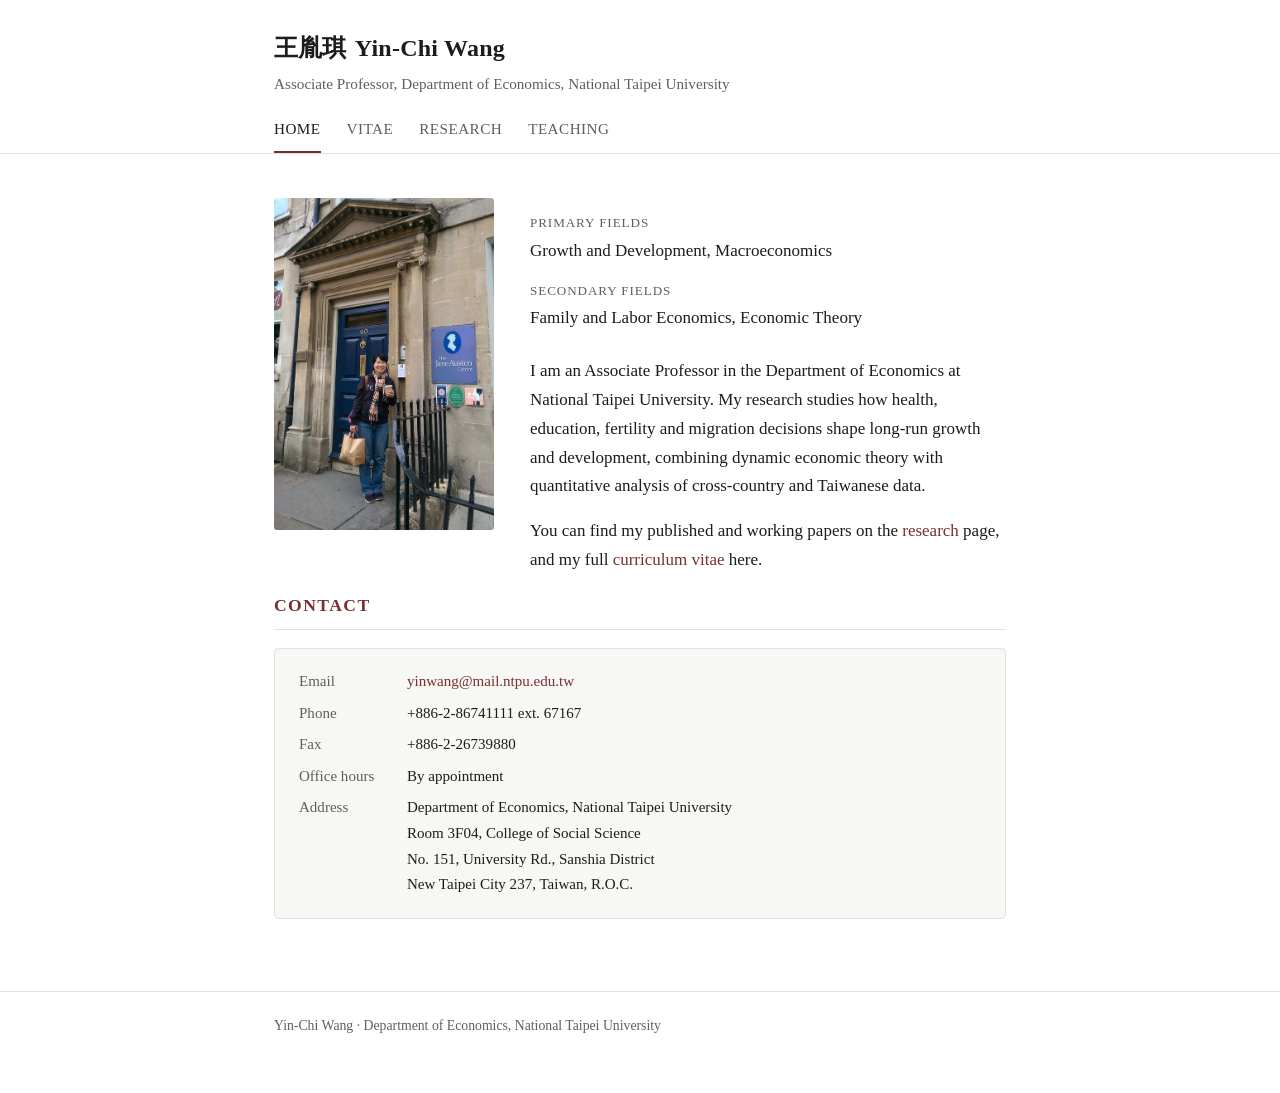
==== index.html @ 78e094cf "Migrate academic website from Weebly to GitHub Pages Static site for Yin-Chi Wang: home, vitae, rese" ====
<!DOCTYPE html>
<html lang="en">
<head>
<meta charset="utf-8">
<meta name="viewport" content="width=device-width, initial-scale=1">
<title>Yin-Chi Wang | Department of Economics, National Taipei University</title>
<meta name="description" content="Yin-Chi Wang, Associate Professor of Economics at National Taipei University. Research in growth and development, macroeconomics, family and labor economics.">
<link rel="stylesheet" href="style.css">
</head>
<body>

<header class="site">
  <div class="wrap">
    <p class="site-name"><a href="index.html"><span class="zh">王胤琪</span>Yin-Chi Wang</a></p>
    <p class="site-role">Associate Professor, Department of Economics, National Taipei University</p>
    <nav class="site">
      <ul>
        <li><a href="index.html" aria-current="page">Home</a></li>
        <li><a href="vitae.html">Vitae</a></li>
        <li><a href="research.html">Research</a></li>
        <li><a href="teaching.html">Teaching</a></li>
      </ul>
    </nav>
  </div>
</header>

<main>
  <div class="wrap">

    <div class="intro">
      <img src="images/photo.jpg" alt="Yin-Chi Wang">
      <div>
        <dl class="fields">
          <dt>Primary fields</dt>
          <dd>Growth and Development, Macroeconomics</dd>
          <dt>Secondary fields</dt>
          <dd>Family and Labor Economics, Economic Theory</dd>
        </dl>
        <p>
          I am an Associate Professor in the Department of Economics at National Taipei
          University. My research studies how health, education, fertility and migration
          decisions shape long-run growth and development, combining dynamic economic
          theory with quantitative analysis of cross-country and Taiwanese data.
        </p>
        <p>
          You can find my published and working papers on the
          <a href="research.html">research</a> page, and my full
          <a href="vitae.html">curriculum vitae</a> here.
        </p>
      </div>
    </div>

    <h2>Contact</h2>
    <div class="contact">
      <dl>
        <dt>Email</dt>
        <dd><a href="mailto:yinwang@mail.ntpu.edu.tw">yinwang@mail.ntpu.edu.tw</a></dd>
        <dt>Phone</dt>
        <dd>+886-2-86741111 ext. 67167</dd>
        <dt>Fax</dt>
        <dd>+886-2-26739880</dd>
        <dt>Office hours</dt>
        <dd>By appointment</dd>
        <dt>Address</dt>
        <dd>
          Department of Economics, National Taipei University<br>
          Room 3F04, College of Social Science<br>
          No. 151, University Rd., Sanshia District<br>
          New Taipei City 237, Taiwan, R.O.C.
        </dd>
      </dl>
    </div>

  </div>
</main>

<footer class="site">
  <div class="wrap">
    <p>Yin-Chi Wang &middot; Department of Economics, National Taipei University</p>
  </div>
</footer>

</body>
</html>
---- style.css ----
:root {
  --bg: #ffffff;
  --bg-soft: #f7f7f5;
  --text: #1c1c1a;
  --text-muted: #5f5f5a;
  --rule: #e2e2dd;
  --accent: #7a2e2e;
  --accent-soft: #a34a4a;
  --max: 780px;
}

@media (prefers-color-scheme: dark) {
  :root {
    --bg: #16161a;
    --bg-soft: #1e1e23;
    --text: #e8e8e4;
    --text-muted: #a3a39c;
    --rule: #32323a;
    --accent: #e0a1a1;
    --accent-soft: #c98585;
  }
}

* { box-sizing: border-box; }

body {
  margin: 0;
  background: var(--bg);
  color: var(--text);
  font-family: "Charter", "Georgia", "Songti TC", "Noto Serif TC", serif;
  font-size: 17px;
  line-height: 1.7;
  -webkit-font-smoothing: antialiased;
}

.wrap {
  max-width: var(--max);
  margin: 0 auto;
  padding: 0 24px;
}

/* ---------- Header / nav ---------- */

header.site {
  border-bottom: 1px solid var(--rule);
  padding: 28px 0 0;
}

.site-name {
  font-size: 1.5rem;
  font-weight: 600;
  letter-spacing: 0.01em;
  margin: 0 0 2px;
}

.site-name a { color: var(--text); text-decoration: none; }
.site-name .zh { margin-right: 8px; }

.site-role {
  color: var(--text-muted);
  font-size: 0.95rem;
  margin: 0 0 18px;
}

nav.site ul {
  list-style: none;
  display: flex;
  flex-wrap: wrap;
  gap: 26px;
  margin: 0;
  padding: 0;
}

nav.site a {
  display: inline-block;
  padding-bottom: 10px;
  color: var(--text-muted);
  text-decoration: none;
  font-size: 0.95rem;
  letter-spacing: 0.03em;
  text-transform: uppercase;
  border-bottom: 2px solid transparent;
}

nav.site a:hover { color: var(--text); }

nav.site a[aria-current="page"] {
  color: var(--text);
  border-bottom-color: var(--accent);
}

/* ---------- Typography ---------- */

main { padding: 44px 0 72px; }

h1 {
  font-size: 1.75rem;
  font-weight: 600;
  margin: 0 0 28px;
  letter-spacing: 0.01em;
}

h2 {
  font-size: 1.1rem;
  font-weight: 600;
  text-transform: uppercase;
  letter-spacing: 0.08em;
  color: var(--accent);
  margin: 44px 0 18px;
  padding-bottom: 8px;
  border-bottom: 1px solid var(--rule);
}

h2:first-of-type { margin-top: 0; }

h3 {
  font-size: 1rem;
  font-weight: 600;
  margin: 26px 0 10px;
}

a { color: var(--accent); text-decoration: none; border-bottom: 1px solid transparent; }
a:hover { border-bottom-color: var(--accent-soft); }

p { margin: 0 0 16px; }

/* ---------- Home ---------- */

.intro {
  display: grid;
  grid-template-columns: 220px 1fr;
  gap: 36px;
  align-items: start;
}

.intro img {
  width: 100%;
  border-radius: 3px;
  display: block;
}

.fields dt {
  font-size: 0.82rem;
  text-transform: uppercase;
  letter-spacing: 0.07em;
  color: var(--text-muted);
  margin-top: 14px;
}

.fields dd { margin: 2px 0 0; }
.fields { margin: 0 0 24px; }

.contact {
  background: var(--bg-soft);
  border: 1px solid var(--rule);
  border-radius: 4px;
  padding: 20px 24px;
  font-size: 0.94rem;
}

.contact dl {
  display: grid;
  grid-template-columns: 92px 1fr;
  gap: 6px 16px;
  margin: 0;
}

.contact dt { color: var(--text-muted); }
.contact dd { margin: 0; }

/* ---------- Publication list ---------- */

ol.pubs, ul.plain {
  list-style: none;
  margin: 0;
  padding: 0;
}

ol.pubs > li {
  padding: 0 0 20px 34px;
  margin-bottom: 20px;
  border-bottom: 1px solid var(--rule);
  position: relative;
}

ol.pubs > li:last-child { border-bottom: none; margin-bottom: 0; }

ol.pubs {
  counter-reset: pub;
}

ol.pubs > li::before {
  counter-increment: pub;
  content: counter(pub) ".";
  position: absolute;
  left: 0;
  top: 0;
  color: var(--text-muted);
  font-variant-numeric: tabular-nums;
}

.pub-title { font-weight: 600; display: block; }
.pub-authors { color: var(--text-muted); font-size: 0.94rem; }
.pub-venue { font-style: italic; }

.links {
  margin-top: 6px;
  font-size: 0.87rem;
  display: flex;
  flex-wrap: wrap;
  gap: 14px;
}

.links a {
  text-transform: uppercase;
  letter-spacing: 0.05em;
  font-style: normal;
}

.note {
  color: var(--text-muted);
  font-size: 0.89rem;
  margin-top: 6px;
}

ul.plain > li {
  padding-left: 20px;
  position: relative;
  margin-bottom: 12px;
}

ul.plain > li::before {
  content: "—";
  position: absolute;
  left: 0;
  color: var(--text-muted);
}

/* ---------- Teaching ---------- */

.course-group { margin-bottom: 34px; }

.course-group .where {
  color: var(--text-muted);
  font-size: 0.9rem;
  margin: -4px 0 12px;
}

ul.courses {
  list-style: none;
  margin: 0;
  padding: 0;
  columns: 2;
  column-gap: 36px;
}

ul.courses li {
  break-inside: avoid;
  padding: 5px 0;
  border-bottom: 1px solid var(--rule);
}

.code {
  color: var(--text-muted);
  font-size: 0.85rem;
  font-family: ui-monospace, "SFMono-Regular", Menlo, Consolas, monospace;
  margin-right: 8px;
}

/* ---------- CV button ---------- */

.cv-card {
  background: var(--bg-soft);
  border: 1px solid var(--rule);
  border-radius: 4px;
  padding: 26px 28px;
  text-align: center;
}

.btn {
  display: inline-block;
  background: var(--accent);
  color: #fff;
  padding: 11px 26px;
  border-radius: 3px;
  font-size: 0.95rem;
  letter-spacing: 0.03em;
  border: none;
  margin-top: 6px;
}

.btn:hover { background: var(--accent-soft); border-bottom-color: transparent; }

@media (prefers-color-scheme: dark) {
  .btn { color: #16161a; }
}

/* ---------- Footer ---------- */

footer.site {
  border-top: 1px solid var(--rule);
  padding: 22px 0 40px;
  color: var(--text-muted);
  font-size: 0.86rem;
}

/* ---------- Responsive ---------- */

@media (max-width: 620px) {
  body { font-size: 16px; }
  .intro { grid-template-columns: 1fr; gap: 22px; }
  .intro img { max-width: 200px; }
  .contact dl { grid-template-columns: 1fr; gap: 0 0; }
  .contact dt { margin-top: 10px; font-size: 0.8rem; text-transform: uppercase; letter-spacing: 0.06em; }
  ul.courses { columns: 1; }
  nav.site ul { gap: 18px; }
}
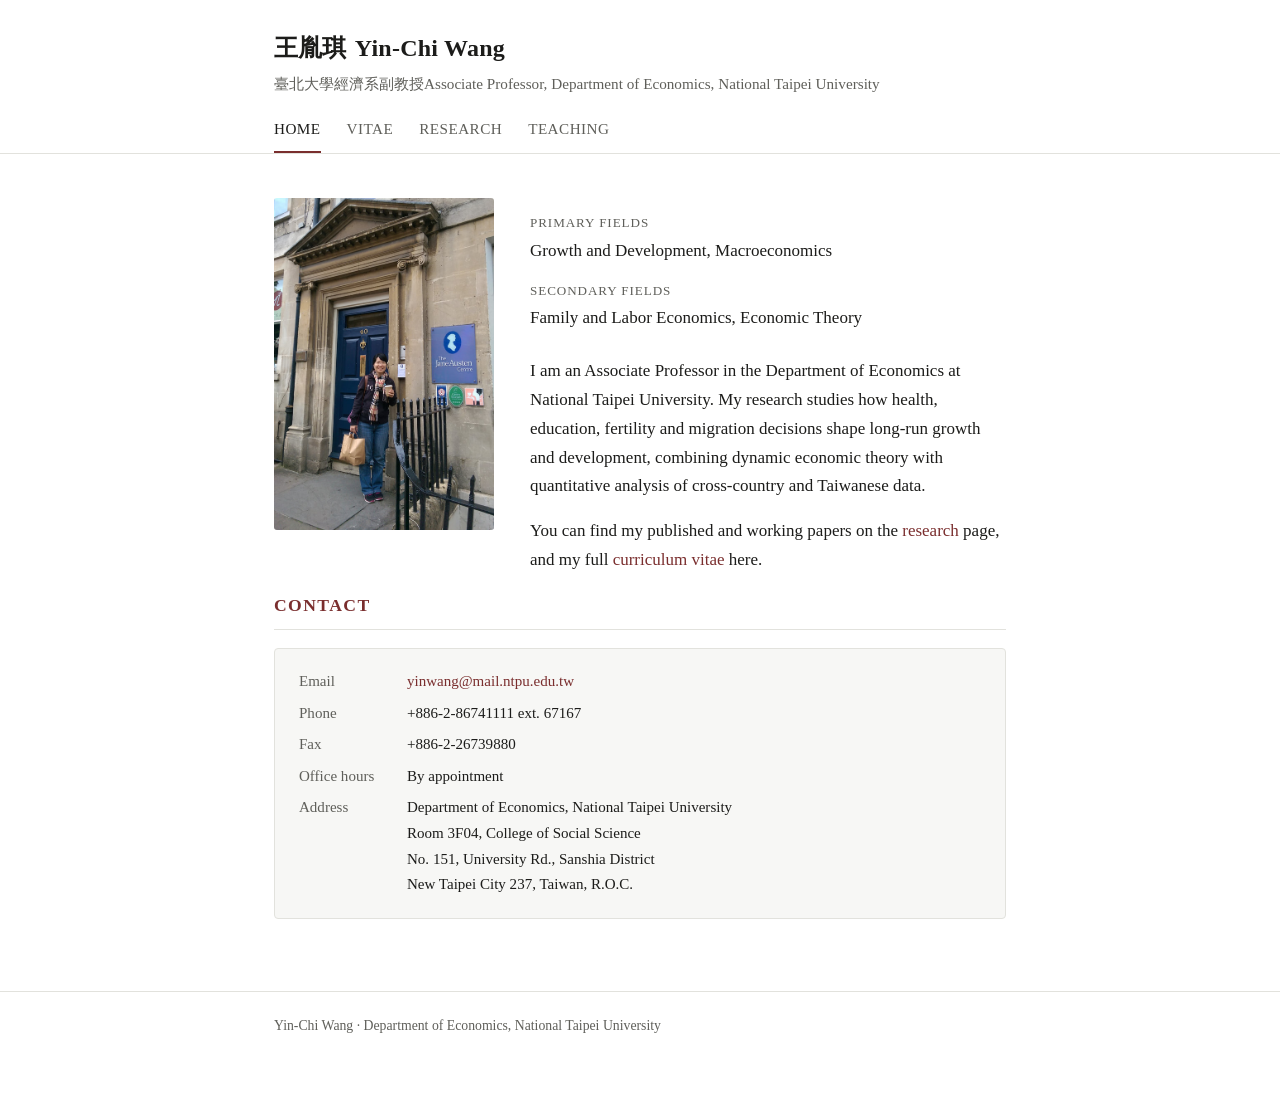
==== commit 5bd8dd7f: "Add Chinese role line under name in header on all pages" ====
--- a/index.html
+++ b/index.html
@@ -12,7 +12,7 @@
 <header class="site">
   <div class="wrap">
     <p class="site-name"><a href="index.html"><span class="zh">王胤琪</span>Yin-Chi Wang</a></p>
-    <p class="site-role">Associate Professor, Department of Economics, National Taipei University</p>
+    <p class="site-role"><span class="zh">臺北大學經濟系副教授</span>Associate Professor, Department of Economics, National Taipei University</p>
     <nav class="site">
       <ul>
         <li><a href="index.html" aria-current="page">Home</a></li>
--- a/style.css
+++ b/style.css
@@ -7,18 +7,6 @@
   --accent: #7a2e2e;
   --accent-soft: #a34a4a;
   --max: 780px;
-}
-
-@media (prefers-color-scheme: dark) {
-  :root {
-    --bg: #16161a;
-    --bg-soft: #1e1e23;
-    --text: #e8e8e4;
-    --text-muted: #a3a39c;
-    --rule: #32323a;
-    --accent: #e0a1a1;
-    --accent-soft: #c98585;
-  }
 }
 
 * { box-sizing: border-box; }
@@ -291,10 +279,6 @@
 
 .btn:hover { background: var(--accent-soft); border-bottom-color: transparent; }
 
-@media (prefers-color-scheme: dark) {
-  .btn { color: #16161a; }
-}
-
 /* ---------- Footer ---------- */
 
 footer.site {
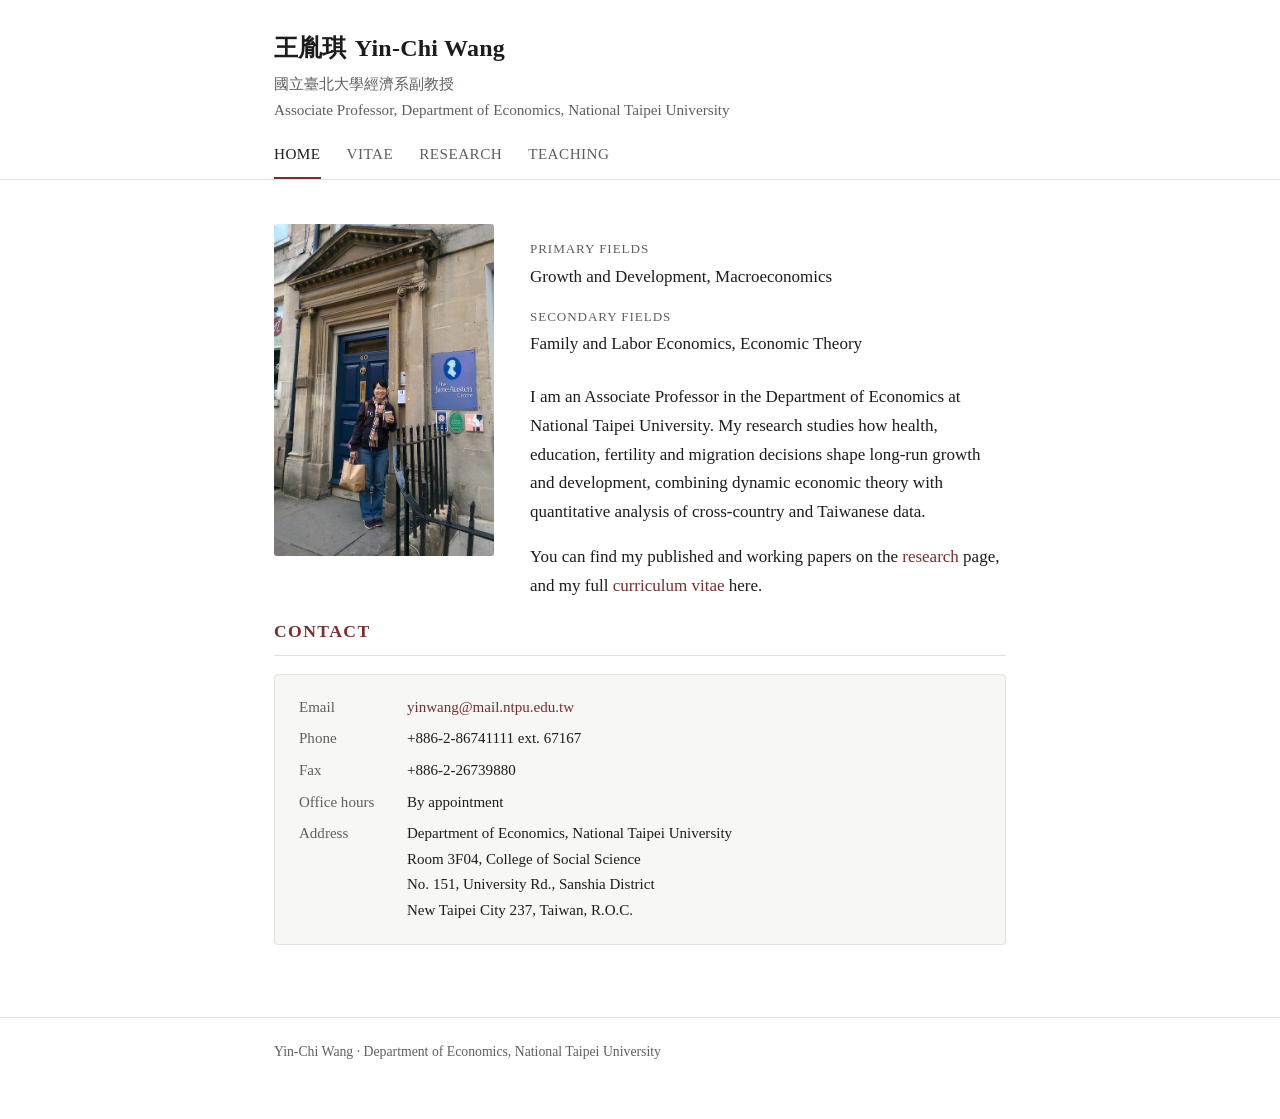
==== commit f7889309: "Update index.html" ====
--- a/index.html
+++ b/index.html
@@ -12,7 +12,7 @@
 <header class="site">
   <div class="wrap">
     <p class="site-name"><a href="index.html"><span class="zh">王胤琪</span>Yin-Chi Wang</a></p>
-    <p class="site-role"><span class="zh">臺北大學經濟系副教授</span>Associate Professor, Department of Economics, National Taipei University</p>
+    <p class="site-role"><span class="zh">國立臺北大學經濟系副教授</span>Associate Professor, Department of Economics, National Taipei University</p>
     <nav class="site">
       <ul>
         <li><a href="index.html" aria-current="page">Home</a></li>
--- a/style.css
+++ b/style.css
@@ -49,6 +49,8 @@
   font-size: 0.95rem;
   margin: 0 0 18px;
 }
+
+.site-role .zh { display: block; }
 
 nav.site ul {
   list-style: none;
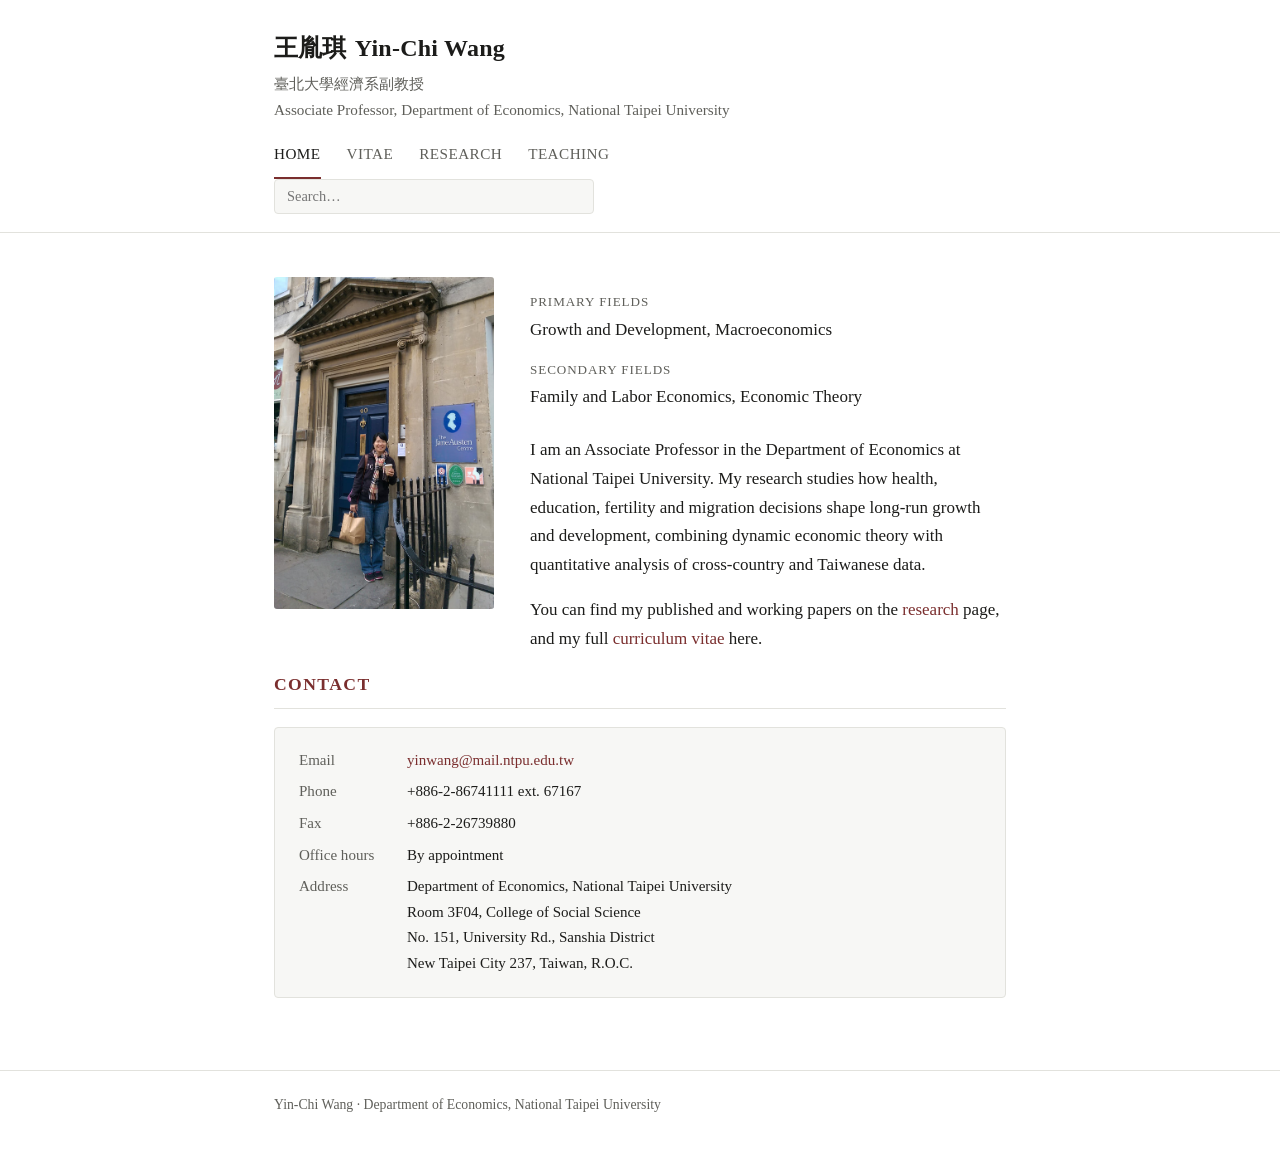
==== commit 4bdfb360: "Add site-wide search Adds a search box in the header on all four pages. search.js fetches and indexe" ====
--- a/index.html
+++ b/index.html
@@ -12,7 +12,7 @@
 <header class="site">
   <div class="wrap">
     <p class="site-name"><a href="index.html"><span class="zh">王胤琪</span>Yin-Chi Wang</a></p>
-    <p class="site-role"><span class="zh">國立臺北大學經濟系副教授</span>Associate Professor, Department of Economics, National Taipei University</p>
+    <p class="site-role"><span class="zh">臺北大學經濟系副教授</span>Associate Professor, Department of Economics, National Taipei University</p>
     <nav class="site">
       <ul>
         <li><a href="index.html" aria-current="page">Home</a></li>
@@ -21,6 +21,11 @@
         <li><a href="teaching.html">Teaching</a></li>
       </ul>
     </nav>
+
+    <div class="search-wrap">
+      <input type="search" id="site-search" placeholder="Search…" aria-label="Search this site" autocomplete="off">
+      <div id="search-results" class="search-results" hidden></div>
+    </div>
   </div>
 </header>
 
@@ -50,7 +55,7 @@
       </div>
     </div>
 
-    <h2>Contact</h2>
+    <h2 id="contact">Contact</h2>
     <div class="contact">
       <dl>
         <dt>Email</dt>
@@ -80,5 +85,6 @@
   </div>
 </footer>
 
+<script src="search.js" defer></script>
 </body>
 </html>
--- a/style.css
+++ b/style.css
@@ -77,6 +77,78 @@
 nav.site a[aria-current="page"] {
   color: var(--text);
   border-bottom-color: var(--accent);
+}
+
+/* ---------- Search ---------- */
+
+.search-wrap {
+  position: relative;
+  max-width: 320px;
+  margin: 0 0 18px;
+}
+
+#site-search {
+  width: 100%;
+  font-family: inherit;
+  font-size: 0.9rem;
+  color: var(--text);
+  background: var(--bg-soft);
+  border: 1px solid var(--rule);
+  border-radius: 4px;
+  padding: 8px 12px;
+}
+
+#site-search:focus {
+  outline: none;
+  border-color: var(--accent-soft);
+}
+
+.search-results {
+  position: absolute;
+  z-index: 10;
+  top: calc(100% + 6px);
+  left: 0;
+  right: 0;
+  max-height: 60vh;
+  overflow-y: auto;
+  background: var(--bg);
+  border: 1px solid var(--rule);
+  border-radius: 4px;
+  box-shadow: 0 8px 24px rgba(0, 0, 0, 0.1);
+}
+
+.search-result {
+  display: block;
+  padding: 10px 12px;
+  border-bottom: 1px solid var(--rule);
+  text-decoration: none;
+}
+
+.search-result:last-child { border-bottom: none; }
+
+.search-result:hover { background: var(--bg-soft); }
+
+.search-result-heading {
+  display: block;
+  font-size: 0.78rem;
+  text-transform: uppercase;
+  letter-spacing: 0.05em;
+  color: var(--accent);
+  margin-bottom: 3px;
+}
+
+.search-result-snippet {
+  display: block;
+  font-size: 0.88rem;
+  color: var(--text);
+  line-height: 1.5;
+}
+
+.search-empty {
+  margin: 0;
+  padding: 10px 12px;
+  font-size: 0.88rem;
+  color: var(--text-muted);
 }
 
 /* ---------- Typography ---------- */
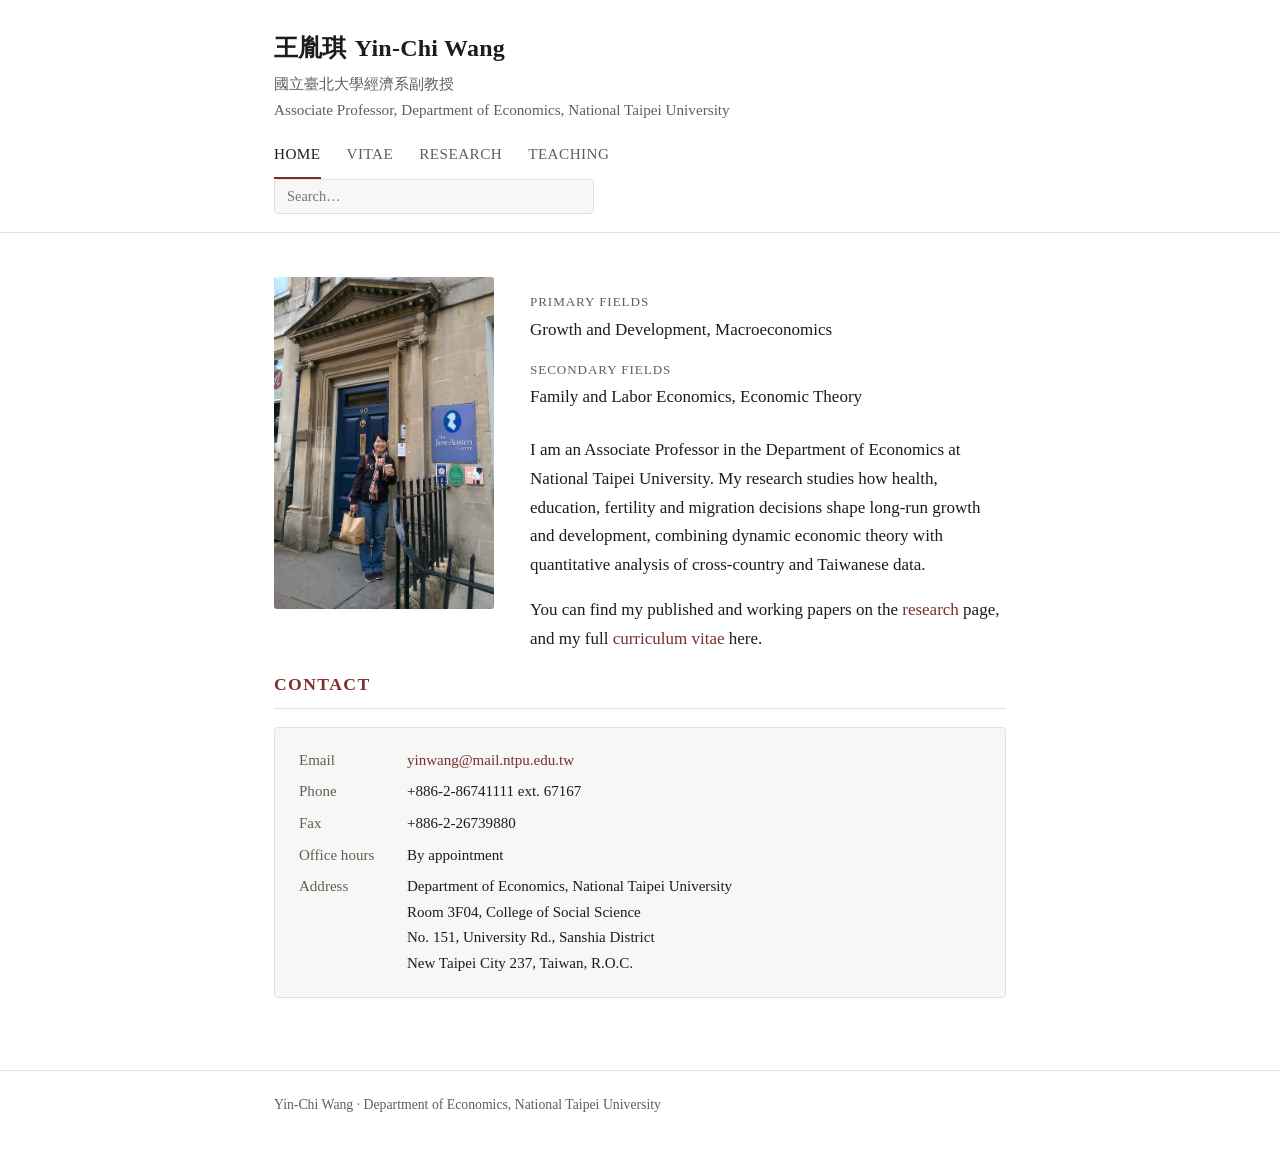
==== commit 4a73e324: "Merge remote-tracking branch 'origin/main'" ====
--- a/index.html
+++ b/index.html
@@ -12,7 +12,7 @@
 <header class="site">
   <div class="wrap">
     <p class="site-name"><a href="index.html"><span class="zh">王胤琪</span>Yin-Chi Wang</a></p>
-    <p class="site-role"><span class="zh">臺北大學經濟系副教授</span>Associate Professor, Department of Economics, National Taipei University</p>
+    <p class="site-role"><span class="zh">國立臺北大學經濟系副教授</span>Associate Professor, Department of Economics, National Taipei University</p>
     <nav class="site">
       <ul>
         <li><a href="index.html" aria-current="page">Home</a></li>
